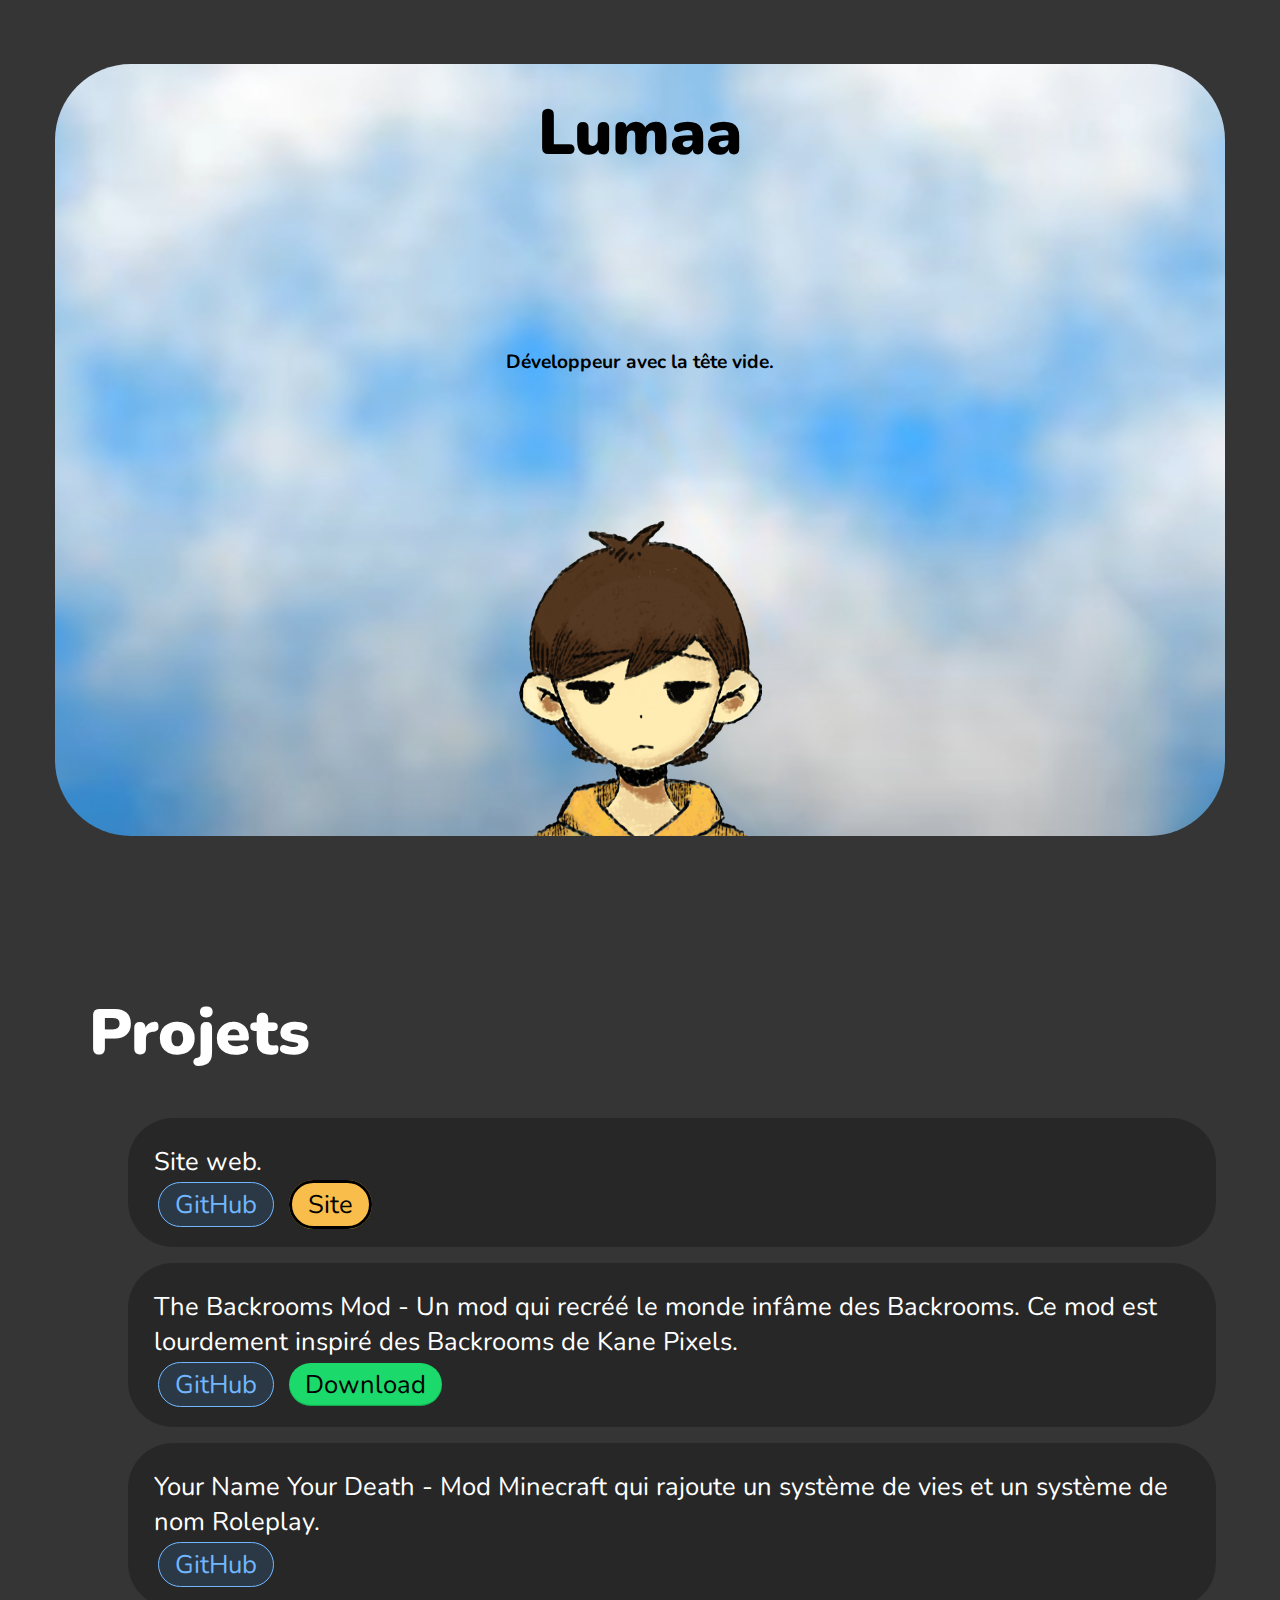
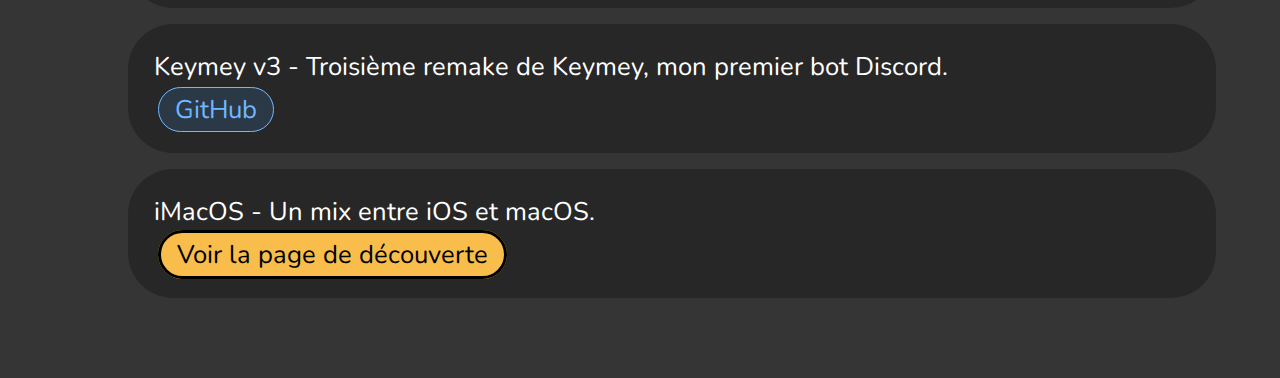
==== index.html @ 68a11e59 "Initial commit" ====
<!DOCTYPE html>
<html lang="en">
<head>
    <meta charset="UTF-8">
    <meta http-equiv="X-UA-Compatible" content="IE=edge">
    <meta name="viewport" content="width=device-width, initial-scale=1.0">
    <link rel="stylesheet" href="styles/generic.css">
    <link rel="stylesheet" href="styles/index.css">
    <link rel="shortcut icon" href="assets/pfp.png" type="image/x-icon">
    <script src="scripts/generic.js"></script>
    <title class="username"></title>
</head>
<body class="dark">
    <div class="pfp">
        <img src="assets/sky.png" class="d-pad sky" draggable="false">
        <div class="d-pad sky">
            <h1 class="username"></h1>
            <p class="slog"></p>
            <img src="assets/pfp.png" class="o" draggable="false">
        </div>
    </div>
    <div class="d-pad">
        <div class="s-cat">
            <button class="share"><img src="assets/share.png" class="share"></button>
            <h2 id="projects">Projets</h2>
        </div>
        <ul class="big">
            <li class="bubble">
                <p>Site web.</p>
                <div style="margin-top: 0.5rem">
                    <a href="https://github.com/u-lumaa/lumination.brebond.com" class="github">GitHub</a>
                    <a href="#" class="branded">Site</a>
                </div>
            </li>
            <li class="bubble">
                <p>The Backrooms Mod - Un mod qui recréé le monde infâme des Backrooms. Ce mod est lourdement inspiré des Backrooms de Kane Pixels.</p>
                <div style="margin-top: 0.5rem">
                    <a href="https://github.com/u-lumaa/BackroomsMod" class="github">GitHub</a>
                    <a href="https://www.modrinth.com/mod/backrooms" class="modrinth">Download</a>
                </div>
            </li>
            <li class="bubble">
                <p>Your Name Your Death - Mod Minecraft qui rajoute un système de vies et un système de nom Roleplay.</p>
                <div style="margin-top: 0.5rem">
                    <a href="https://github.com/u-lumaa/your-name-your-death" class="github">GitHub</a>
                </div>
            </li>
            <li class="bubble">
                <p>Keymey v3 - Troisième remake de Keymey, mon premier bot Discord.</p>
                <div style="margin-top: 0.5rem">
                    <a href="https://github.com/u-lumaa/Keymey" class="github">GitHub</a>
                </div>
            </li>
            <li class="bubble">
                <p>iMacOS - Un mix entre iOS et macOS.</p>
                <div style="margin-top: 0.5rem">
                    <a href="./imacos/discover.html" class="branded">Voir la page de découverte</a>
                </div>
            </li>
        </ul>
    </div>
</body>
</html>
---- styles/generic.css ----
@import url('https://fonts.googleapis.com/css2?family=Nunito:ital,wght@0,200;0,400;0,500;0,700;0,900;1,400;1,500;1,700&display=swap');

* {
    padding: 0;
    margin: 0;
    box-sizing: border-box;
}

body {
    font-family: 'Nunito', sans-serif;
    font-size: 14px;
    color: #000;
    background: #fff;
    overflow: hidden auto;
}

body.dark {
    color: #fff;
    background: #353535;
}

a:-webkit-any-link {
    color: initial;
    text-decoration: none;
}

button {
    cursor: pointer;
    background: none;
    border: none;
}

h1, h2, h3 {
    font-weight: 900;
    font-size: 5vw;
    padding: 25px;
}

ul.big {
    margin-left: 5vw;
    list-style-type: none;
}

ul.big > li {
    font-size: 2vw;
}

.bubble {
    background: rgba(0, 0, 0, 0.25);
    padding: 2vw;
    border-radius: 5vh;
    margin: 1rem 0 1rem 0; 
}

.slog {
    font-size: 1.5vw;
    font-weight: 700;
}

.d-pad {
    padding: 5vw;
}

a {
    padding: .25rem 1rem;
    margin: .25rem;
    border-radius: 2rem;
}

.branded {
    background: #f8bd4a;
    color: #000;
    border: 3px solid #000;
}

.branded:hover {
    background: #bf9239;
    color: #000;
}

.modrinth {
    box-shadow: inset 0 -1px 1px rgb(0 0 0 / 25%);
    background: #1bd96a;
    color: #000 !important;
}

.modrinth:hover {
    background: #2de391;
}

.github {
    background: rgba(64,158,255,0.15);
    border: 1px solid #71b7ff ;
    color: #71b7ff !important;
    padding: .25rem 1rem;
    margin: .25rem;
    border-radius: 2rem;
}

.github:hover {
    background: #71b7ff;
    border: 1px solid #71b7ff ;
    color: #0a0c10 !important;
}
---- styles/index.css ----
.pfp {
    color: #000;
    overflow: hidden;
    display: flex;
    justify-content: center;
    width: 100vw;
    cursor: default;
}

.pfp img.o {
    width: 35vh;
    height: 35vh;
    position: static;
}

.pfp > .sky {
    height: 100vh;
    display: flex;
    border-radius: 10em;
}

.pfp > div.sky {
    height: 100vh;
    position: absolute;
    justify-content: space-between;
    align-items: center;
    flex-direction: column;
}

.s-cat {
    display: flex;
    flex-direction: row;
    align-items: center;
}

.s-cat .share {
    width: 35px;
    height: 35px;
    padding: 5px;
}

.s-cat > button.share {
    display: none;
}

.s-cat:hover > button.share {
    display: flex;
    align-items: center;
    justify-content: center;
}

@media (max-width: 500px) {
    h1, h2, h3 {
        font-size: 15vw;
    }

    .slog {
        font-size: 5vw;
    }

    .pfp > .sky {
        margin: 0;
    }
}
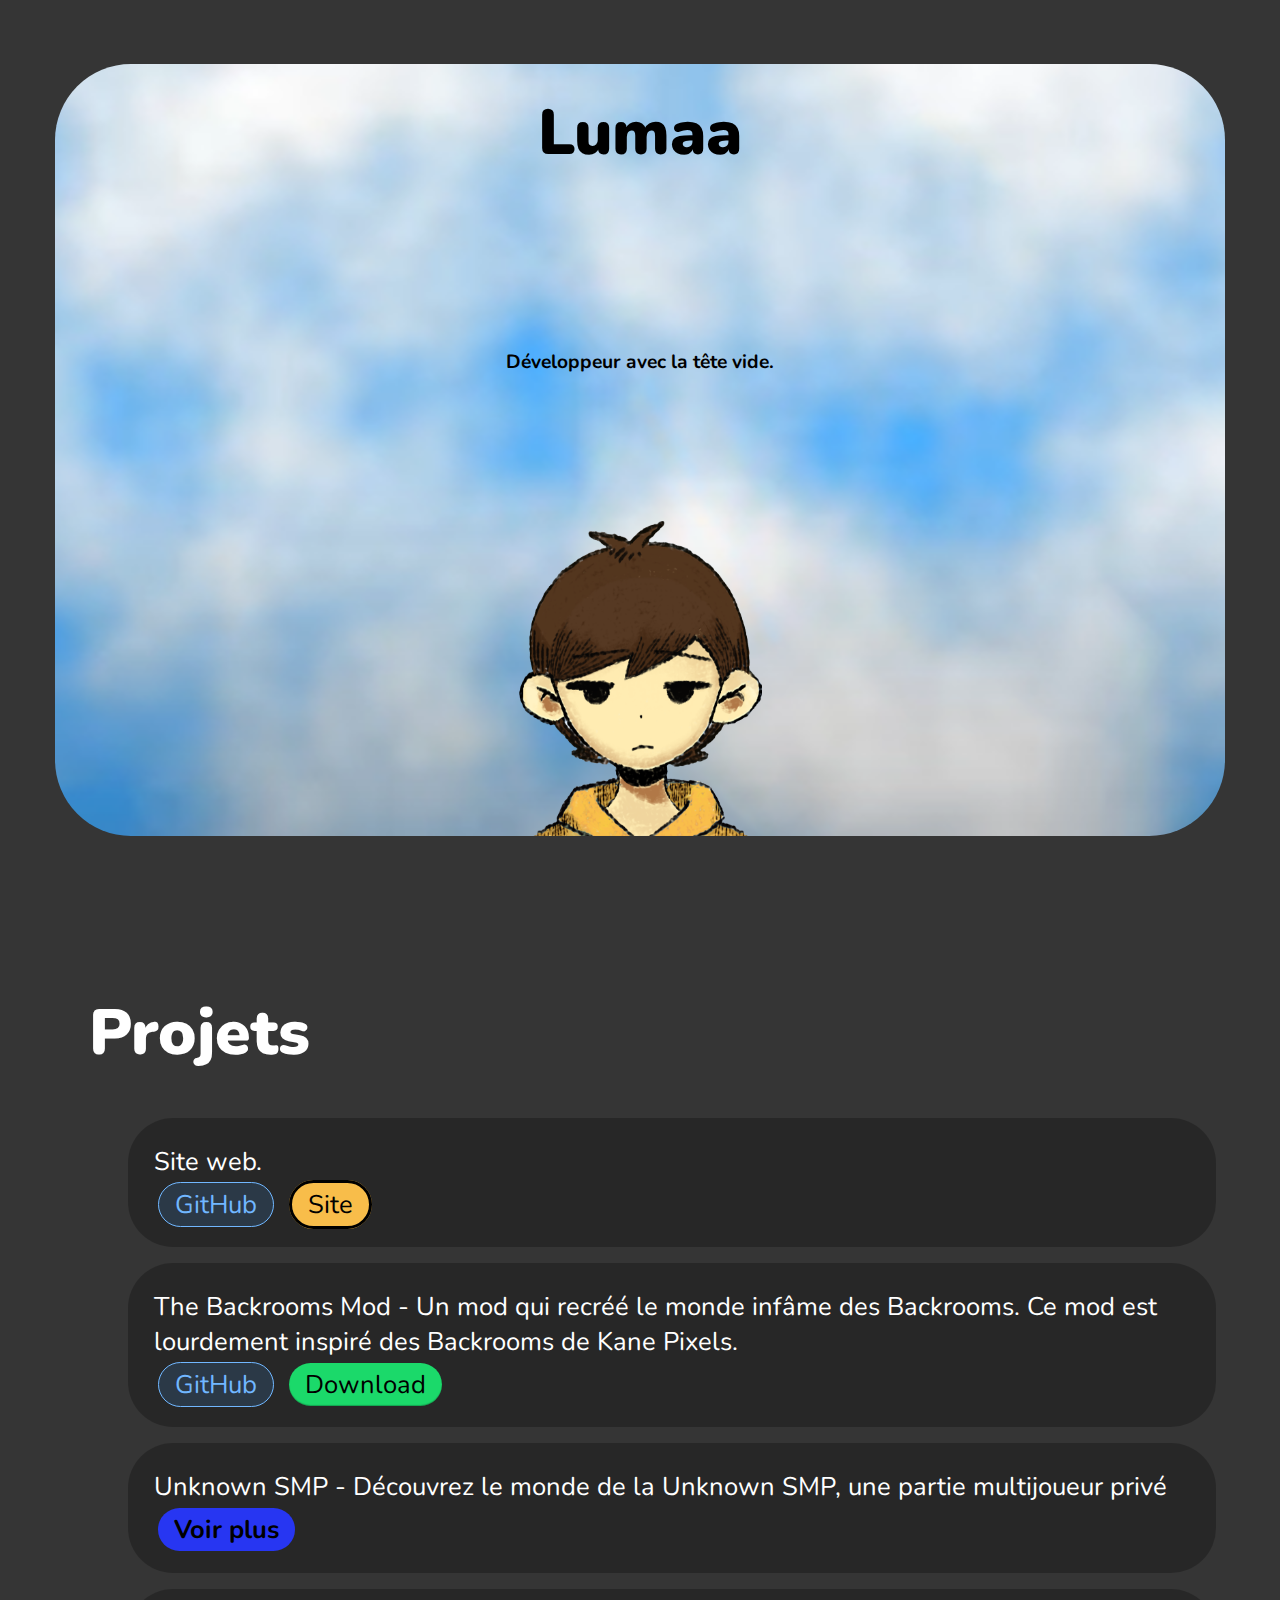
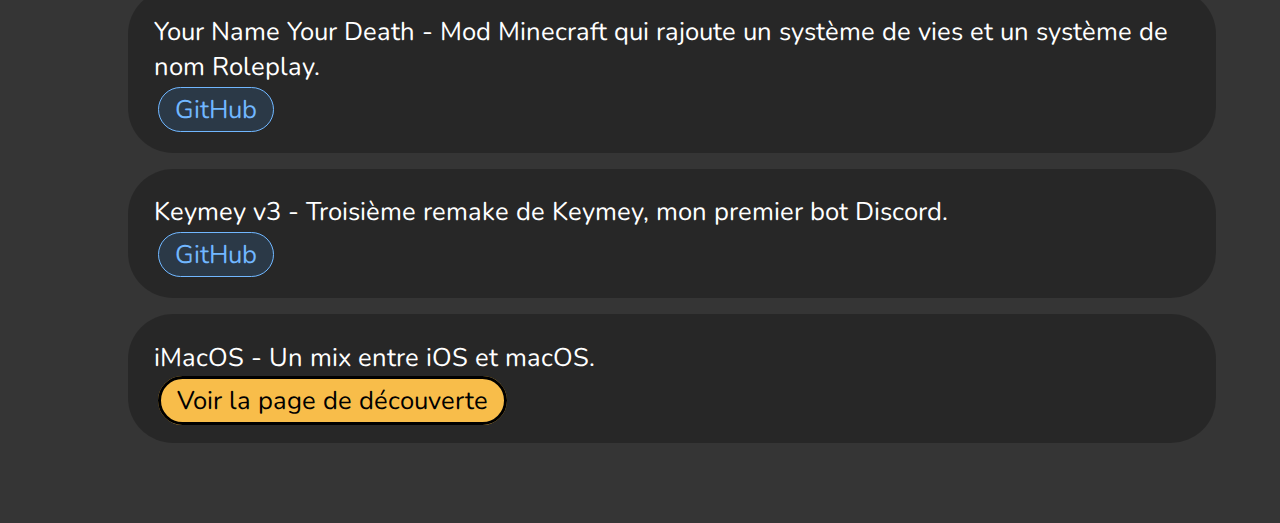
==== commit b381b27b: "SMP added" ====
--- a/index.html
+++ b/index.html
@@ -40,6 +40,12 @@
                 </div>
             </li>
             <li class="bubble">
+                <p>Unknown SMP - Découvrez le monde de la Unknown SMP, une partie multijoueur privé</p>
+                <div style="margin-top: 0.5rem">
+                    <a href="./unknownsmp" class="unknownify">Voir plus</a>
+                </div>
+            </li>
+            <li class="bubble">
                 <p>Your Name Your Death - Mod Minecraft qui rajoute un système de vies et un système de nom Roleplay.</p>
                 <div style="margin-top: 0.5rem">
                     <a href="https://github.com/u-lumaa/your-name-your-death" class="github">GitHub</a>
--- a/styles/generic.css
+++ b/styles/generic.css
@@ -6,8 +6,17 @@
     box-sizing: border-box;
 }
 
+:root {
+    --bg-color: #353535;
+    --txt-color: #fff;
+    --font: 'Nunito', sans-serif;
+
+    /* particular */
+    --async-bg: #2736f2;
+}
+
 body {
-    font-family: 'Nunito', sans-serif;
+    font-family: var(--font);
     font-size: 14px;
     color: #000;
     background: #fff;
@@ -15,8 +24,8 @@
 }
 
 body.dark {
-    color: #fff;
-    background: #353535;
+    color: var(--txt-color);
+    background: var(--bg-color);
 }
 
 a:-webkit-any-link {
@@ -61,6 +70,28 @@
     padding: 5vw;
 }
 
+.s-cat {
+    display: flex;
+    flex-direction: row;
+    align-items: center;
+}
+
+.s-cat .share {
+    width: 35px;
+    height: 35px;
+    padding: 5px;
+}
+
+.s-cat > button.share {
+    display: none;
+}
+
+.s-cat:hover > button.share {
+    display: flex;
+    align-items: center;
+    justify-content: center;
+}
+
 a {
     padding: .25rem 1rem;
     margin: .25rem;
@@ -101,4 +132,63 @@
     background: #71b7ff;
     border: 1px solid #71b7ff ;
     color: #0a0c10 !important;
+}
+
+.youtube {
+    background: #c00;
+    color: #fff !important;
+    font-weight: bold !important;
+    border-radius: 6px;
+}
+
+.tiktok {
+    background: #000;
+    color: #fff !important;
+    border-radius: 6px;
+}
+
+.unknownify {
+    background: var(--async-bg);
+    border-radius: 2rem;
+    color: #000 !important;
+    font-weight: bold;
+}
+
+/* back button */
+.back {
+    position: fixed;
+    cursor: pointer;
+}
+
+.back > button {
+    display: flex;
+    flex-direction: row;
+    align-items: center;
+}
+
+.back p {
+    font-family: var(--font);
+    font-weight: bold;
+    color: #fff;
+}
+
+.back img {
+    width: 3em;
+    height: 3em;
+}
+
+@media (max-width: 500px) {
+    ul.big > li {
+        font-size: 5vw;
+    }
+
+    .bubble {
+        padding: 5vw;
+    }
+
+    .s-cat > button.share {
+        display: flex;
+        align-items: center;
+        justify-content: center;
+    }
 }--- a/styles/index.css
+++ b/styles/index.css
@@ -27,28 +27,6 @@
     flex-direction: column;
 }
 
-.s-cat {
-    display: flex;
-    flex-direction: row;
-    align-items: center;
-}
-
-.s-cat .share {
-    width: 35px;
-    height: 35px;
-    padding: 5px;
-}
-
-.s-cat > button.share {
-    display: none;
-}
-
-.s-cat:hover > button.share {
-    display: flex;
-    align-items: center;
-    justify-content: center;
-}
-
 @media (max-width: 500px) {
     h1, h2, h3 {
         font-size: 15vw;
@@ -61,4 +39,8 @@
     .pfp > .sky {
         margin: 0;
     }
+
+    .pfp > img.sky {
+        padding: 0 5vw 5vw 5vw
+    }
 }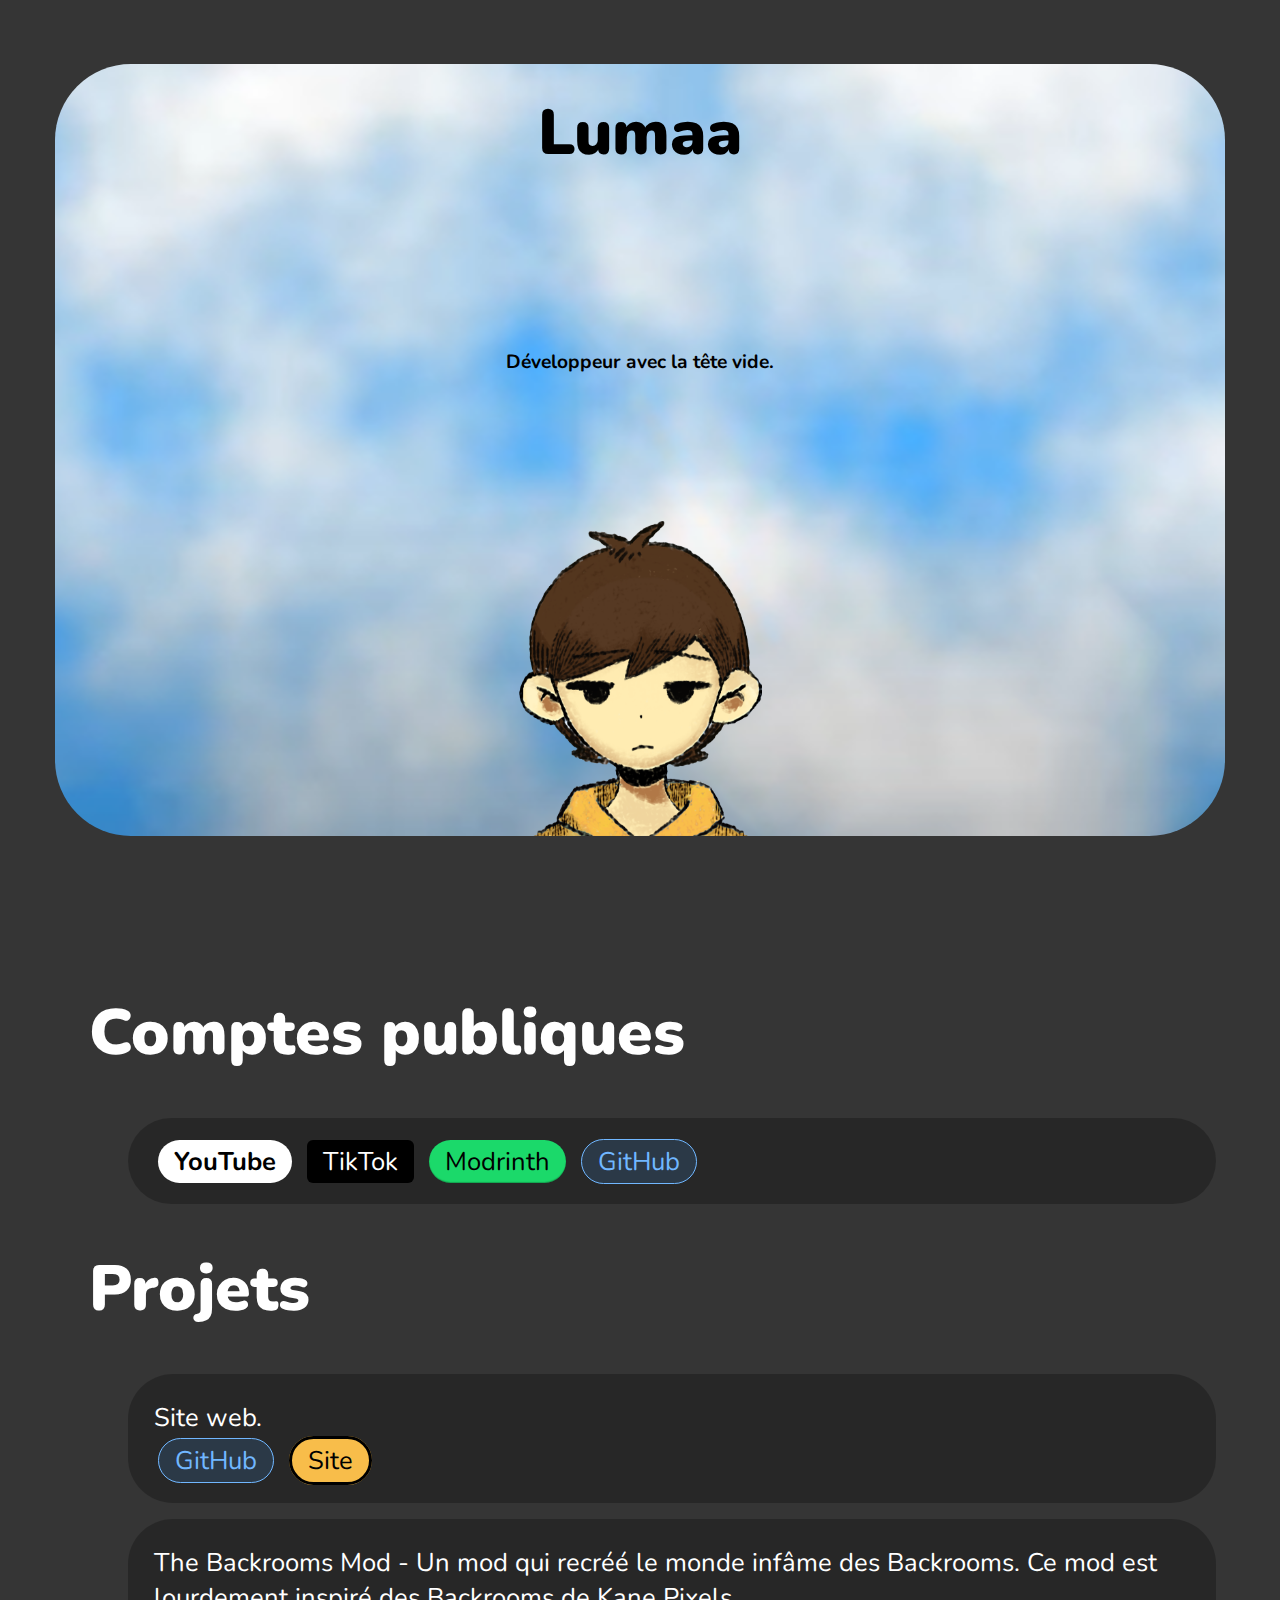
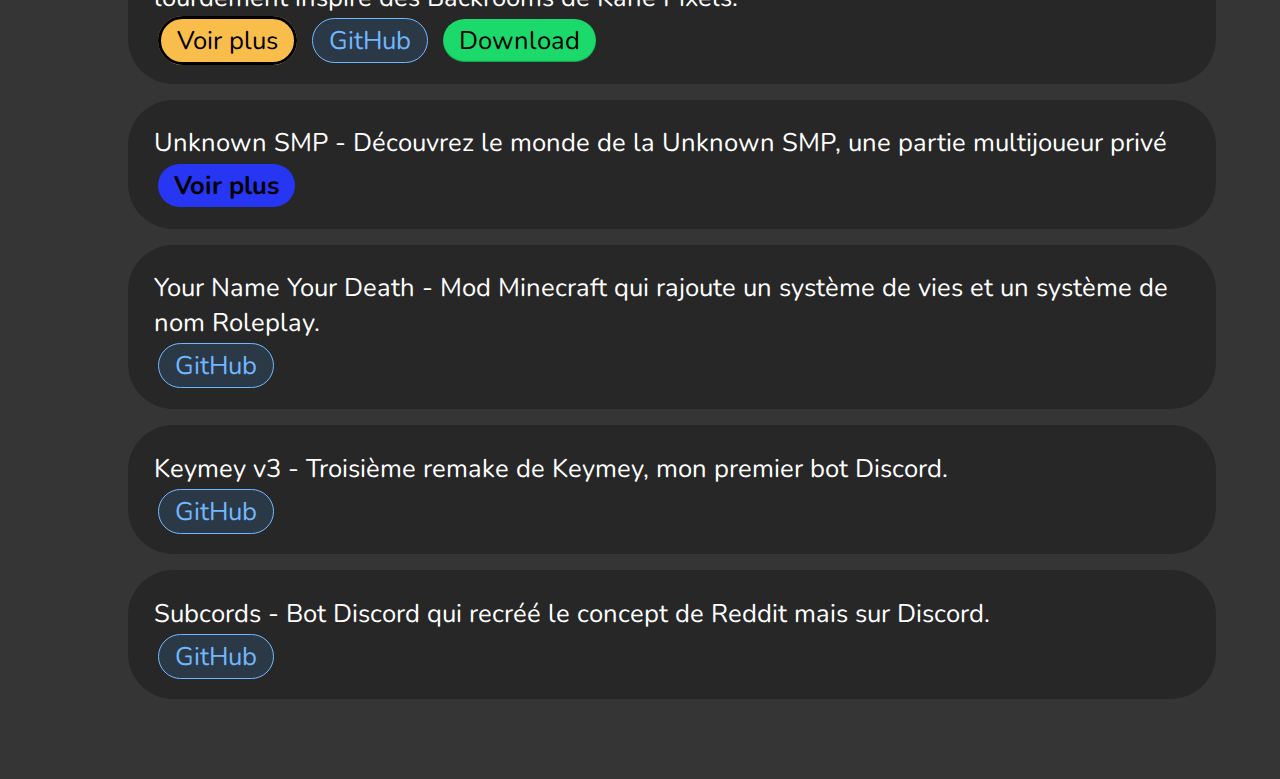
==== commit ad9a2c9c: "oups" ====
--- a/index.html
+++ b/index.html
@@ -4,6 +4,10 @@
     <meta charset="UTF-8">
     <meta http-equiv="X-UA-Compatible" content="IE=edge">
     <meta name="viewport" content="width=device-width, initial-scale=1.0">
+    <meta property="og:title" content="Lumaa">
+    <meta property="og:description" content="Développeur avec la tête vide.">
+    <meta property="og:type" content="website" />
+    <meta property="og:url" content="https://lumination.brebond.com">
     <link rel="stylesheet" href="styles/generic.css">
     <link rel="stylesheet" href="styles/index.css">
     <link rel="shortcut icon" href="assets/pfp.png" type="image/x-icon">
@@ -22,6 +26,18 @@
     <div class="d-pad">
         <div class="s-cat">
             <button class="share"><img src="assets/share.png" class="share"></button>
+            <h2 id="links">Comptes publiques</h2>
+        </div>
+        <ul class="big">
+            <li class="bubble m-op">
+                <a href="https://www.youtube.com/channel/@_lumaa_" class="youtube">YouTube</a>
+                <a href="https://www.tiktok.com/@_lumaa_" class="tiktok">TikTok</a>
+                <a href="https://modrinth.com/user/Lumaa" class="modrinth">Modrinth</a>
+                <a href="https://github.com/u-lumaa" class="github">GitHub</a>
+            </li>
+        </ul>
+        <div class="s-cat">
+            <button class="share"><img src="assets/share.png" class="share"></button>
             <h2 id="projects">Projets</h2>
         </div>
         <ul class="big">
@@ -35,6 +51,7 @@
             <li class="bubble">
                 <p>The Backrooms Mod - Un mod qui recréé le monde infâme des Backrooms. Ce mod est lourdement inspiré des Backrooms de Kane Pixels.</p>
                 <div style="margin-top: 0.5rem">
+                    <a href="./backrooms" class="branded">Voir plus</a>
                     <a href="https://github.com/u-lumaa/BackroomsMod" class="github">GitHub</a>
                     <a href="https://www.modrinth.com/mod/backrooms" class="modrinth">Download</a>
                 </div>
@@ -58,9 +75,9 @@
                 </div>
             </li>
             <li class="bubble">
-                <p>iMacOS - Un mix entre iOS et macOS.</p>
+                <p>Subcords - Bot Discord qui recréé le concept de Reddit mais sur Discord.</p>
                 <div style="margin-top: 0.5rem">
-                    <a href="./imacos/discover.html" class="branded">Voir la page de découverte</a>
+                    <a href="https://github.com/u-lumaa/Subcords" class="github">GitHub</a>
                 </div>
             </li>
         </ul>
--- a/styles/generic.css
+++ b/styles/generic.css
@@ -135,10 +135,14 @@
 }
 
 .youtube {
-    background: #c00;
-    color: #fff !important;
+    background: #fff;
+    color: #000 !important;
     font-weight: bold !important;
-    border-radius: 6px;
+    border-radius: 15vh;
+}
+
+.youtube:hover {
+    filter: brightness(0.9);
 }
 
 .tiktok {
@@ -191,4 +195,10 @@
         align-items: center;
         justify-content: center;
     }
+
+    .bubble.m-op {
+        display: flex;
+        flex-direction: row;
+        overflow: auto auto;
+    }
 }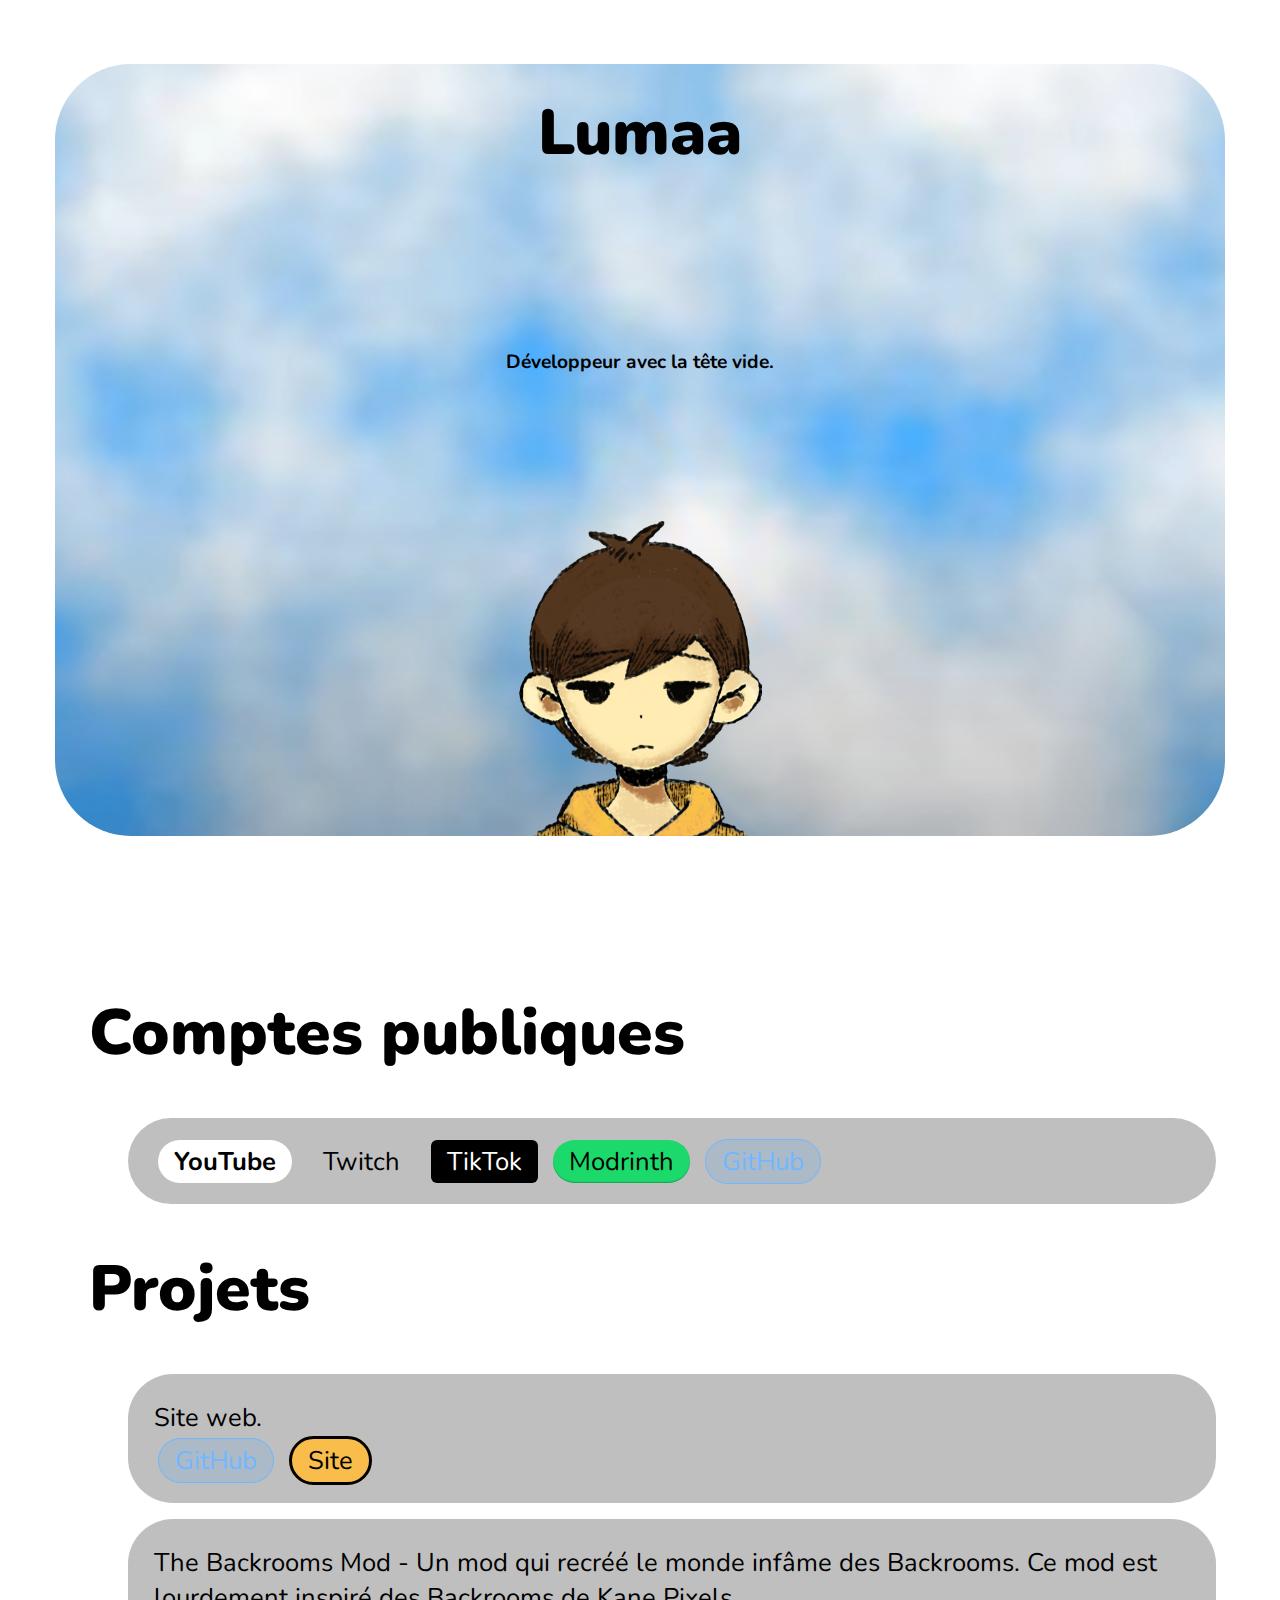
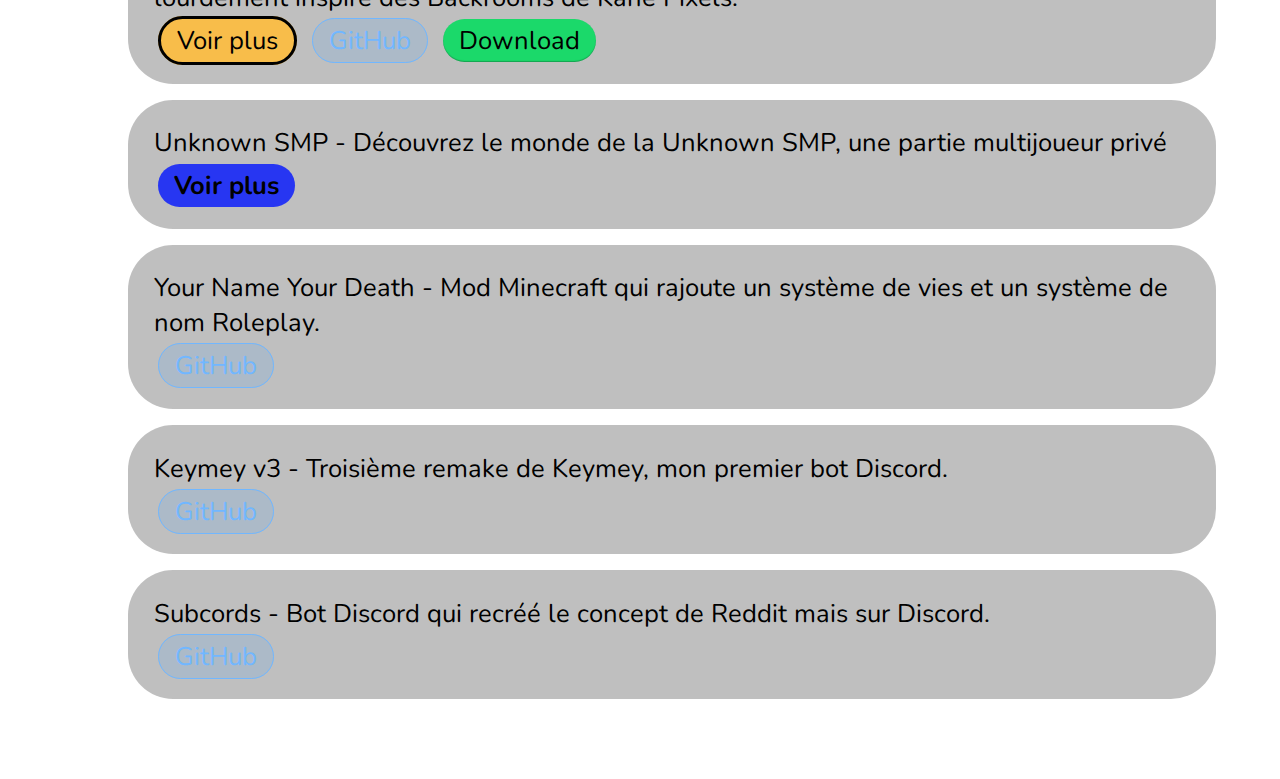
==== commit 3972ce5e: "white theme" ====
--- a/index.html
+++ b/index.html
@@ -14,7 +14,7 @@
     <script src="scripts/generic.js"></script>
     <title class="username"></title>
 </head>
-<body class="dark">
+<body>
     <div class="pfp">
         <img src="assets/sky.png" class="d-pad sky" draggable="false">
         <div class="d-pad sky">
@@ -30,8 +30,9 @@
         </div>
         <ul class="big">
             <li class="bubble m-op">
-                <a href="https://www.youtube.com/channel/@_lumaa_" class="youtube">YouTube</a>
-                <a href="https://www.tiktok.com/@_lumaa_" class="tiktok">TikTok</a>
+                <a href="https://www.youtube.com/@_lumaa_" class="youtube">YouTube</a>
+                <a href="https://www.twitch.tv/u_Lumaa_" class="twitch">Twitch</a>
+                <a href="https://www.tiktok.com/@u_lumaa" class="tiktok">TikTok</a>
                 <a href="https://modrinth.com/user/Lumaa" class="modrinth">Modrinth</a>
                 <a href="https://github.com/u-lumaa" class="github">GitHub</a>
             </li>
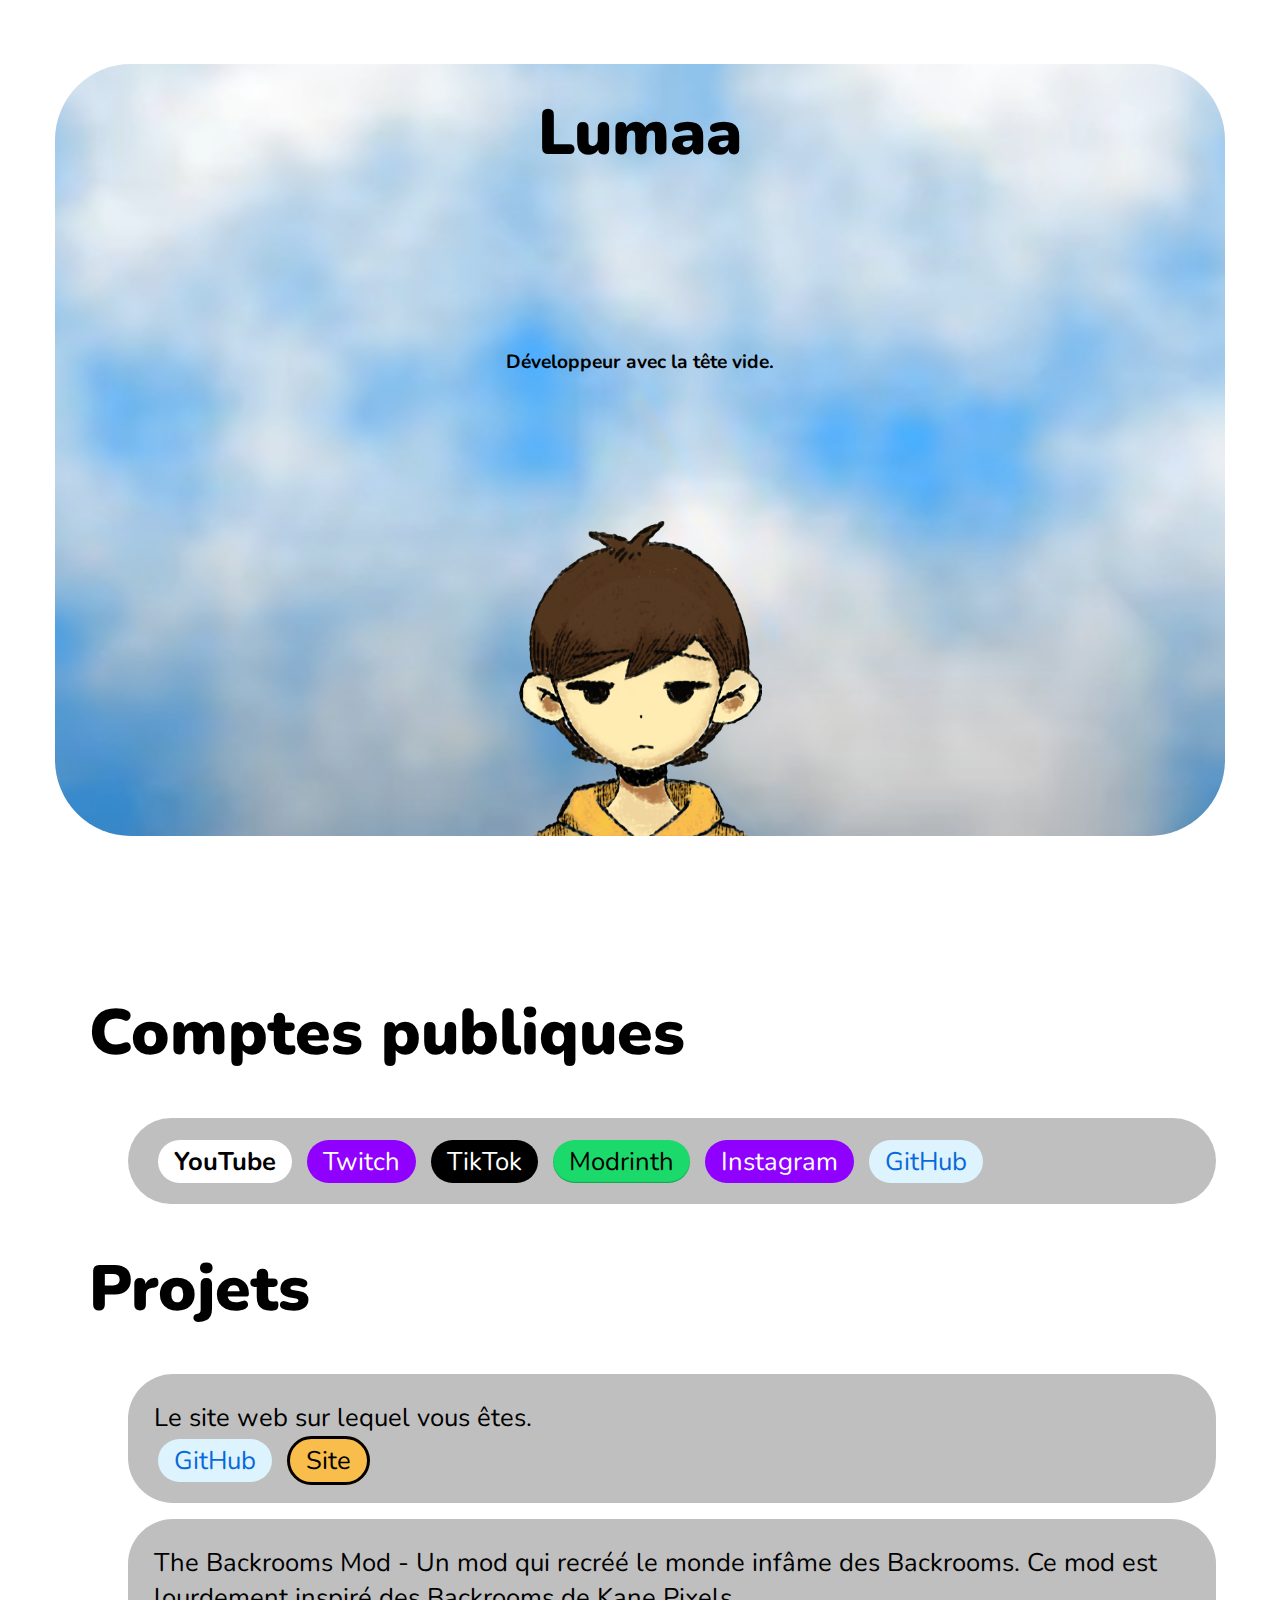
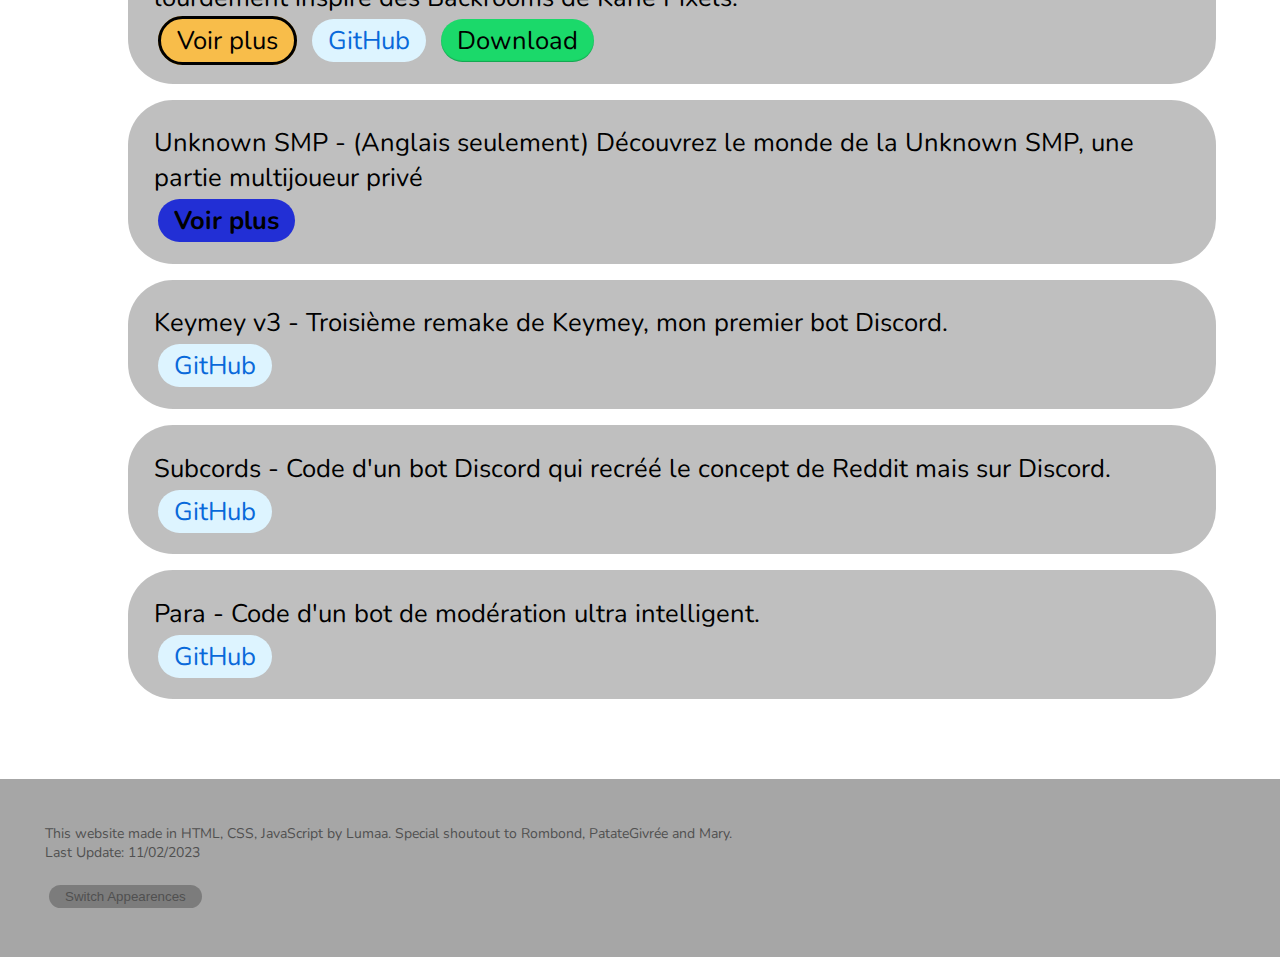
==== commit f846bc75: "update 11/02/2023" ====
--- a/index.html
+++ b/index.html
@@ -5,9 +5,10 @@
     <meta http-equiv="X-UA-Compatible" content="IE=edge">
     <meta name="viewport" content="width=device-width, initial-scale=1.0">
     <meta property="og:title" content="Lumaa">
+    <meta property="og:image" content="https://avatars.githubusercontent.com/u/93350976?v=4">
     <meta property="og:description" content="Développeur avec la tête vide.">
     <meta property="og:type" content="website" />
-    <meta property="og:url" content="https://lumination.brebond.com">
+    <meta property="og:url" content="https://lumaa.brebond.com">
     <link rel="stylesheet" href="styles/generic.css">
     <link rel="stylesheet" href="styles/index.css">
     <link rel="shortcut icon" href="assets/pfp.png" type="image/x-icon">
@@ -30,11 +31,12 @@
         </div>
         <ul class="big">
             <li class="bubble m-op">
-                <a href="https://www.youtube.com/@_lumaa_" class="youtube">YouTube</a>
-                <a href="https://www.twitch.tv/u_Lumaa_" class="twitch">Twitch</a>
-                <a href="https://www.tiktok.com/@u_lumaa" class="tiktok">TikTok</a>
+                <a href="https://youtube.com/@lumaa_dev" class="youtube">YouTube</a>
+                <a href="https://twitch.tv/Lumaa_Dev" class="twitch">Twitch</a>
+                <a href="https://tiktok.com/@lumaa_dev" class="tiktok">TikTok</a>
                 <a href="https://modrinth.com/user/Lumaa" class="modrinth">Modrinth</a>
-                <a href="https://github.com/u-lumaa" class="github">GitHub</a>
+                <a href="https://instagram.com/lumaa_dev" class="twitch">Instagram</a>
+                <a href="https://github.com/lumaa-dev" class="github">GitHub</a>
             </li>
         </ul>
         <div class="s-cat">
@@ -43,9 +45,9 @@
         </div>
         <ul class="big">
             <li class="bubble">
-                <p>Site web.</p>
+                <p>Le site web sur lequel vous êtes.</p>
                 <div style="margin-top: 0.5rem">
-                    <a href="https://github.com/u-lumaa/lumination.brebond.com" class="github">GitHub</a>
+                    <a href="https://github.com/lumaa-dev/lumaa.brebond.com" class="github">GitHub</a>
                     <a href="#" class="branded">Site</a>
                 </div>
             </li>
@@ -53,32 +55,32 @@
                 <p>The Backrooms Mod - Un mod qui recréé le monde infâme des Backrooms. Ce mod est lourdement inspiré des Backrooms de Kane Pixels.</p>
                 <div style="margin-top: 0.5rem">
                     <a href="./backrooms" class="branded">Voir plus</a>
-                    <a href="https://github.com/u-lumaa/BackroomsMod" class="github">GitHub</a>
+                    <a href="https://github.com/lumaa-dev/BackroomsMod" class="github">GitHub</a>
                     <a href="https://www.modrinth.com/mod/backrooms" class="modrinth">Download</a>
                 </div>
             </li>
             <li class="bubble">
-                <p>Unknown SMP - Découvrez le monde de la Unknown SMP, une partie multijoueur privé</p>
+                <p>Unknown SMP - (Anglais seulement) Découvrez le monde de la Unknown SMP, une partie multijoueur privé</p>
                 <div style="margin-top: 0.5rem">
                     <a href="./unknownsmp" class="unknownify">Voir plus</a>
                 </div>
             </li>
             <li class="bubble">
-                <p>Your Name Your Death - Mod Minecraft qui rajoute un système de vies et un système de nom Roleplay.</p>
+                <p>Keymey v3 - Troisième remake de Keymey, mon premier bot Discord.</p>
                 <div style="margin-top: 0.5rem">
-                    <a href="https://github.com/u-lumaa/your-name-your-death" class="github">GitHub</a>
+                    <a href="https://github.com/lumaa-dev/Keymey" class="github">GitHub</a>
                 </div>
             </li>
             <li class="bubble">
-                <p>Keymey v3 - Troisième remake de Keymey, mon premier bot Discord.</p>
+                <p>Subcords - Code d'un bot Discord qui recréé le concept de Reddit mais sur Discord.</p>
                 <div style="margin-top: 0.5rem">
-                    <a href="https://github.com/u-lumaa/Keymey" class="github">GitHub</a>
+                    <a href="https://github.com/lumaa-dev/Subcords" class="github">GitHub</a>
                 </div>
             </li>
             <li class="bubble">
-                <p>Subcords - Bot Discord qui recréé le concept de Reddit mais sur Discord.</p>
+                <p>Para - Code d'un bot de modération ultra intelligent.</p>
                 <div style="margin-top: 0.5rem">
-                    <a href="https://github.com/u-lumaa/Subcords" class="github">GitHub</a>
+                    <a href="https://github.com/lumaa-dev/Para" class="github">GitHub</a>
                 </div>
             </li>
         </ul>
--- a/styles/generic.css
+++ b/styles/generic.css
@@ -7,12 +7,23 @@
 }
 
 :root {
+    --font: 'Nunito', sans-serif;
+
+    /* particular */
+    --modrinth-green: #1bd96a;
+    --async-bg: #222fd5;
+    --backrooms: #b6b461;
+    --branded: #f8bd4a;
+}
+
+body.dark {
     --bg-color: #353535;
     --txt-color: #fff;
-    --font: 'Nunito', sans-serif;
-
-    /* particular */
-    --async-bg: #2736f2;
+}
+
+body.light {
+    --bg-color: #fff;
+    --txt-color: #000;
 }
 
 body {
@@ -61,6 +72,14 @@
     margin: 1rem 0 1rem 0; 
 }
 
+.bubble img.showcase {
+    background: rgba(0, 0, 0, 0.25);
+    padding: 2vw;
+    border-radius: 5vh;
+    margin: 1rem 0 1rem 0;
+    width: 88vw;
+}
+
 .slog {
     font-size: 1.5vw;
     font-weight: 700;
@@ -92,14 +111,21 @@
     justify-content: center;
 }
 
-a {
+a, button {
     padding: .25rem 1rem;
     margin: .25rem;
     border-radius: 2rem;
 }
 
+a.styleless, button.styleless {
+    padding: 0;
+    margin: 0;
+    border-radius: 0;
+    color: var(--async-bg);
+}
+
 .branded {
-    background: #f8bd4a;
+    background: var(--branded);
     color: #000;
     border: 3px solid #000;
 }
@@ -109,9 +135,14 @@
     color: #000;
 }
 
+.calm {
+    background:rgba(0, 0, 0, 0.25);
+    color: #505050;
+}
+
 .modrinth {
     box-shadow: inset 0 -1px 1px rgb(0 0 0 / 25%);
-    background: #1bd96a;
+    background: var(--modrinth-green);
     color: #000 !important;
 }
 
@@ -120,18 +151,30 @@
 }
 
 .github {
-    background: rgba(64,158,255,0.15);
-    border: 1px solid #71b7ff ;
-    color: #71b7ff !important;
     padding: .25rem 1rem;
     margin: .25rem;
     border-radius: 2rem;
 }
 
-.github:hover {
+body.dark .github {
+    background: #409eff26;
+    border: 1px solid #71b7ff;
+    color: #71b7ff !important;
+}
+
+body.dark .github:hover {
     background: #71b7ff;
-    border: 1px solid #71b7ff ;
     color: #0a0c10 !important;
+}
+
+body.light .github {
+    color: #0969da;
+    background: #ddf4ff;
+}
+
+body.light .github:hover {
+    color: #fff;
+    background: #0969da;
 }
 
 .youtube {
@@ -148,7 +191,16 @@
 .tiktok {
     background: #000;
     color: #fff !important;
-    border-radius: 6px;
+}
+
+.twitch {
+    background: #9000ff;
+    color: #fff !important;
+}
+
+.twitch:hover {
+    background: #35005e;
+    color: #fff !important;
 }
 
 .unknownify {
@@ -158,27 +210,49 @@
     font-weight: bold;
 }
 
+.footer {
+    padding: 5vh;
+    background: rgba(0, 0, 0, 0.35);
+}
+
+.footer > p {
+    color: #505050;
+}
+
 /* back button */
 .back {
+    width: 6em;
+    height: 6em;
     position: fixed;
     cursor: pointer;
 }
 
-.back > button {
-    display: flex;
-    flex-direction: row;
-    align-items: center;
-}
-
-.back p {
-    font-family: var(--font);
-    font-weight: bold;
-    color: #fff;
-}
-
 .back img {
-    width: 3em;
-    height: 3em;
+    width: 6em;
+    height: 6em;
+    rotate: 180deg;
+}
+
+/* mc mod version */
+
+.circle {
+    width: 10px;
+    height: 10px;
+    background-color: var(--branded);
+    border-radius: 50%;
+}
+
+.circle.unstable, .spray.unstable {
+    background-color: #ff3232;
+}
+
+.spray {
+    position: absolute;
+    width: 10px;
+    height: 150px;
+    margin: 0;
+    background-color: var(--branded);
+    border-radius: 5px;
 }
 
 @media (max-width: 500px) {
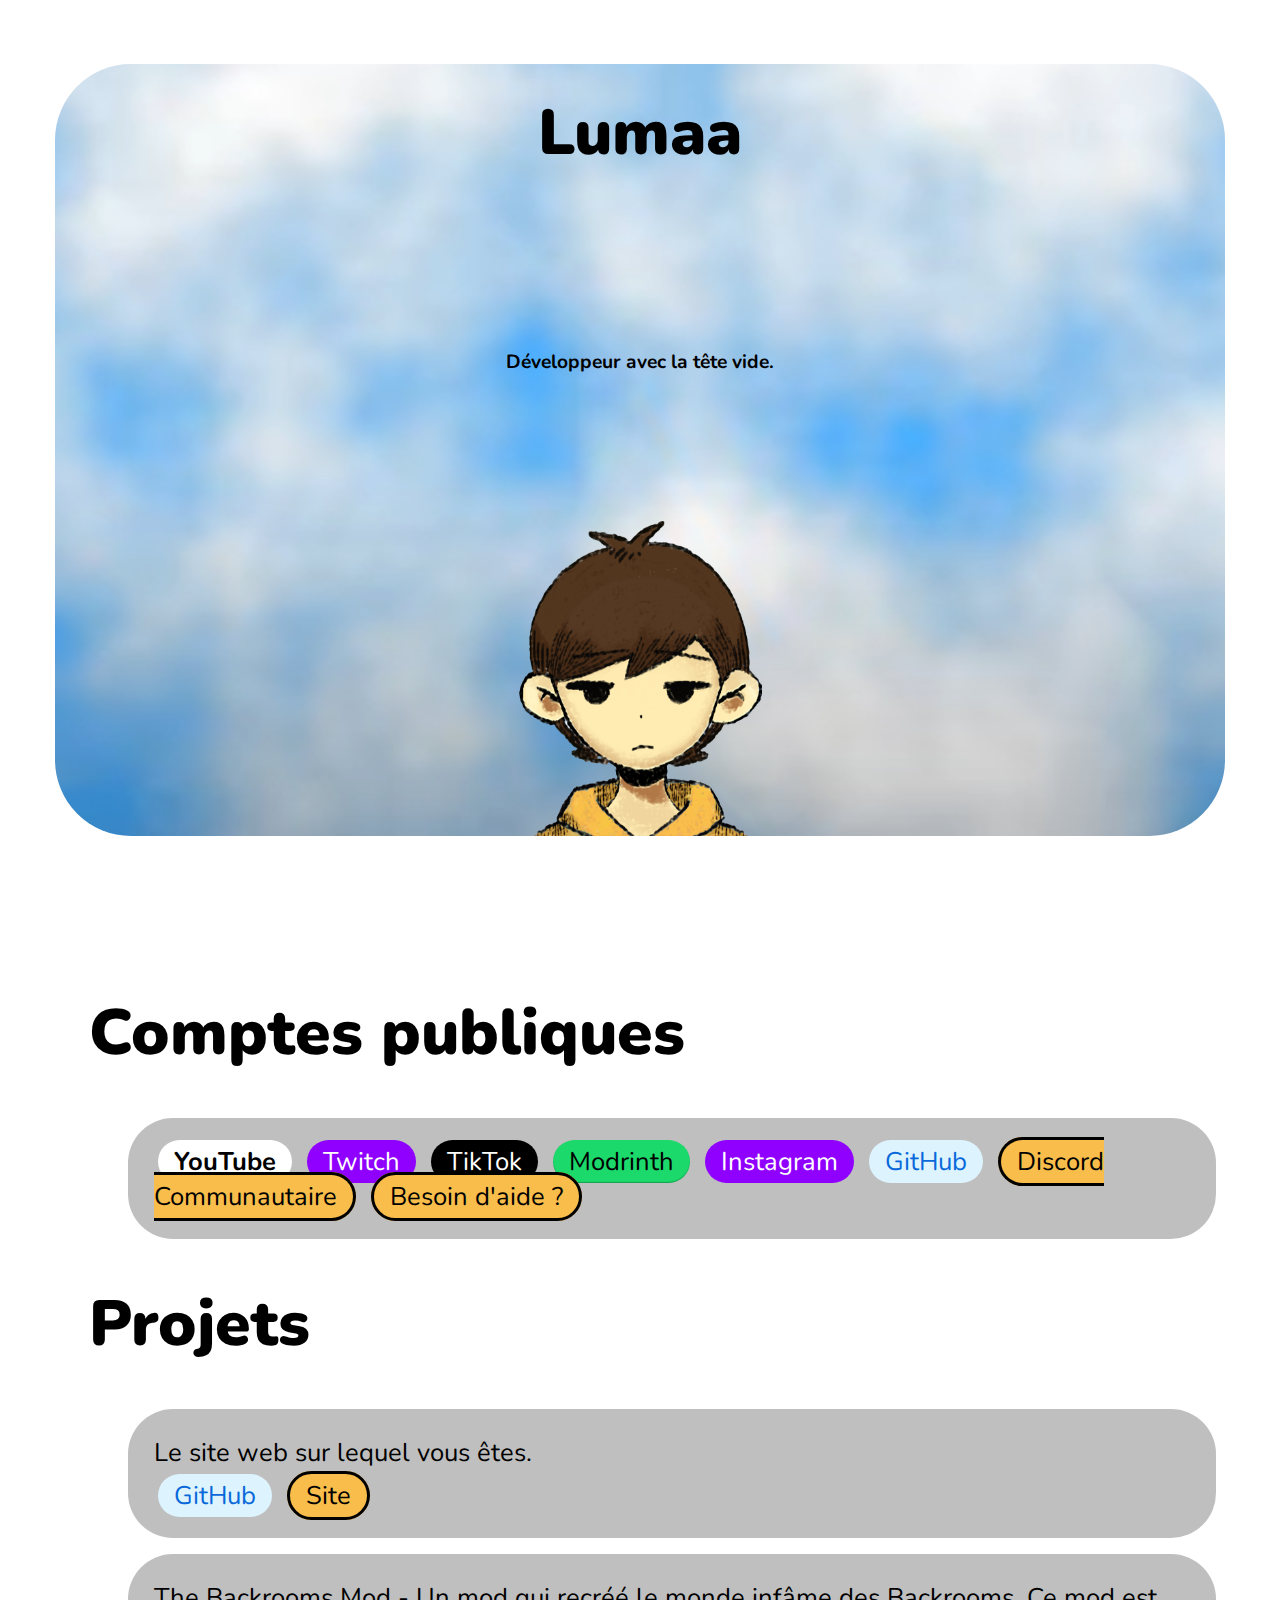
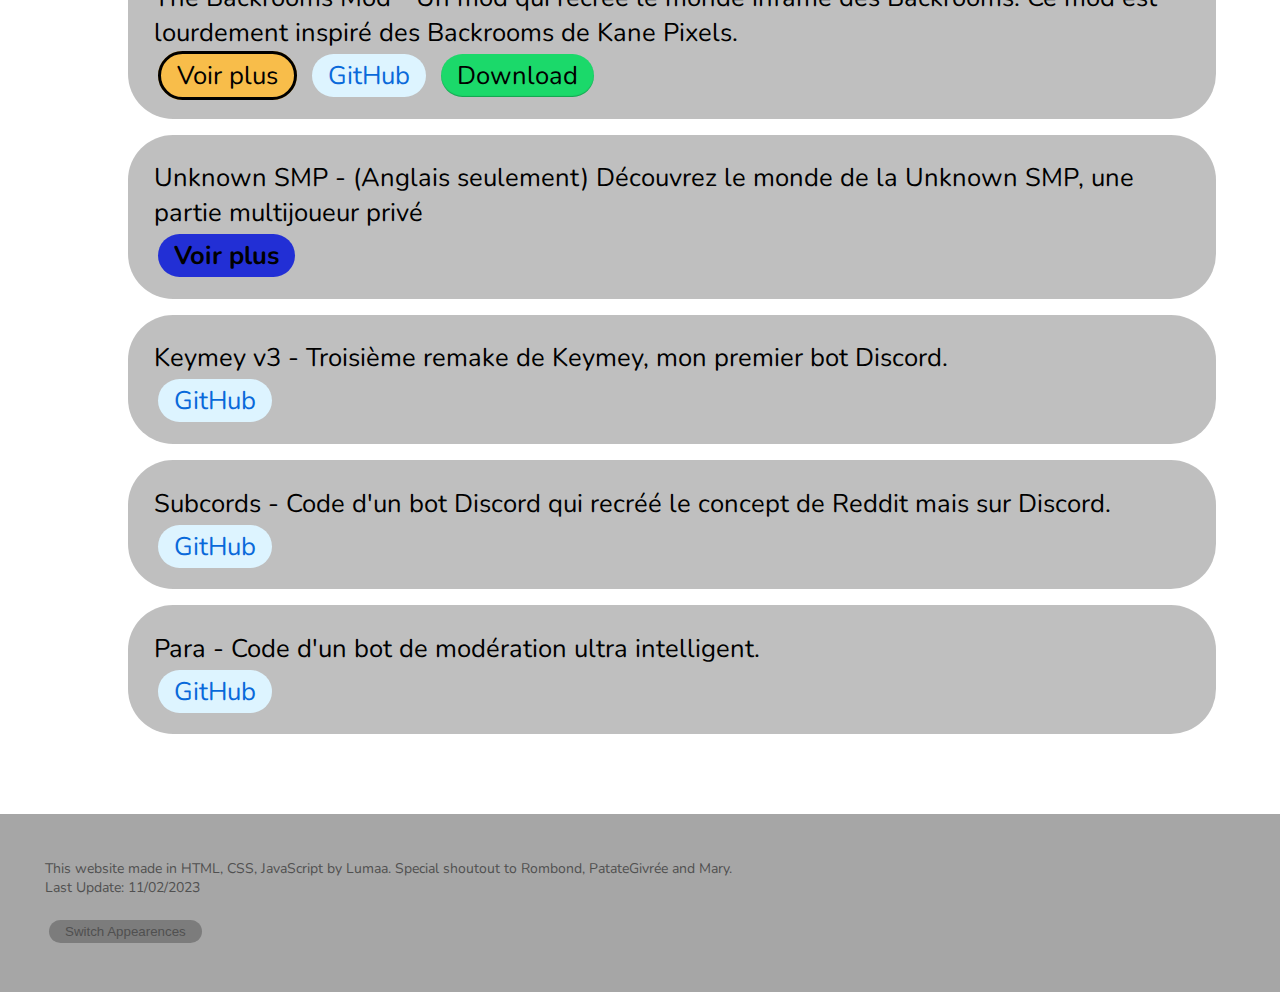
==== commit 3f7477a0: "new buttons links" ====
--- a/index.html
+++ b/index.html
@@ -37,6 +37,8 @@
                 <a href="https://modrinth.com/user/Lumaa" class="modrinth">Modrinth</a>
                 <a href="https://instagram.com/lumaa_dev" class="twitch">Instagram</a>
                 <a href="https://github.com/lumaa-dev" class="github">GitHub</a>
+                <a href="/community.html" class="branded">Discord Communautaire</a>
+                <a href="/support.html" class="branded">Besoin d'aide ?</a>
             </li>
         </ul>
         <div class="s-cat">
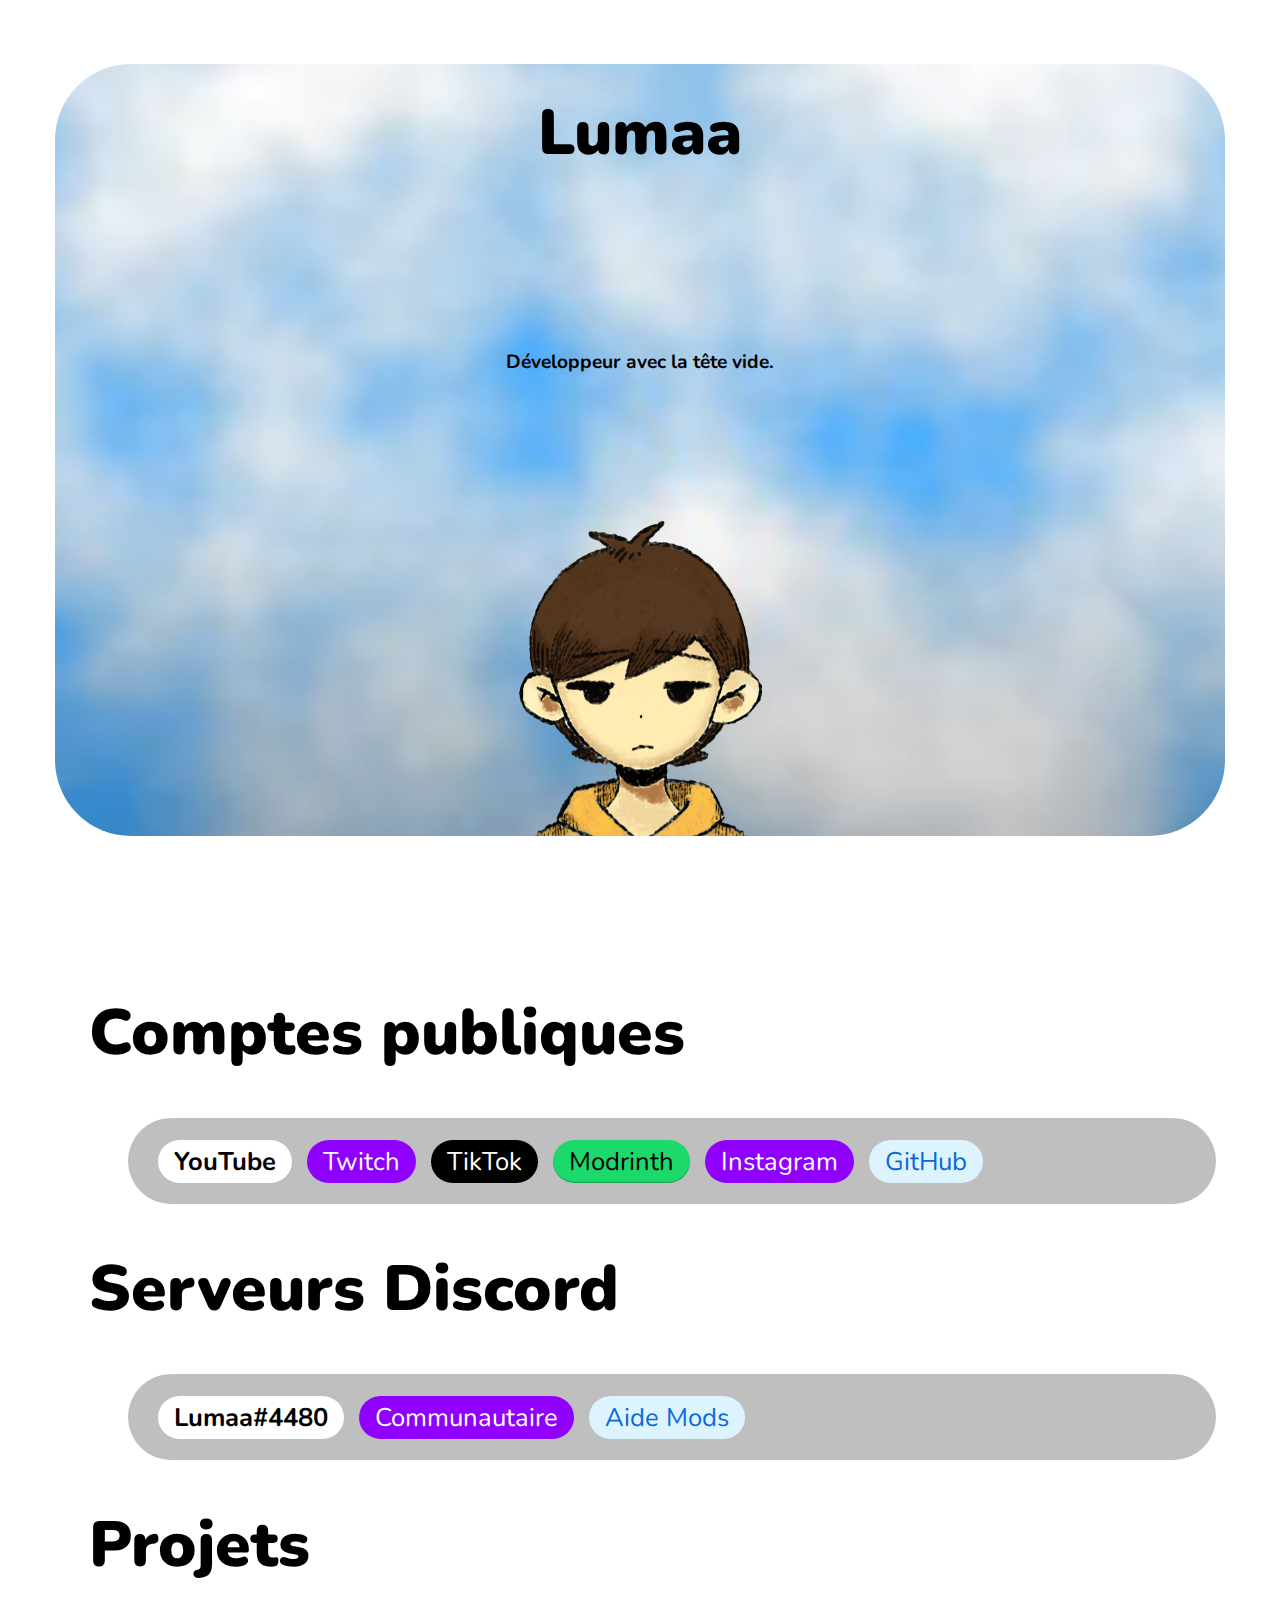
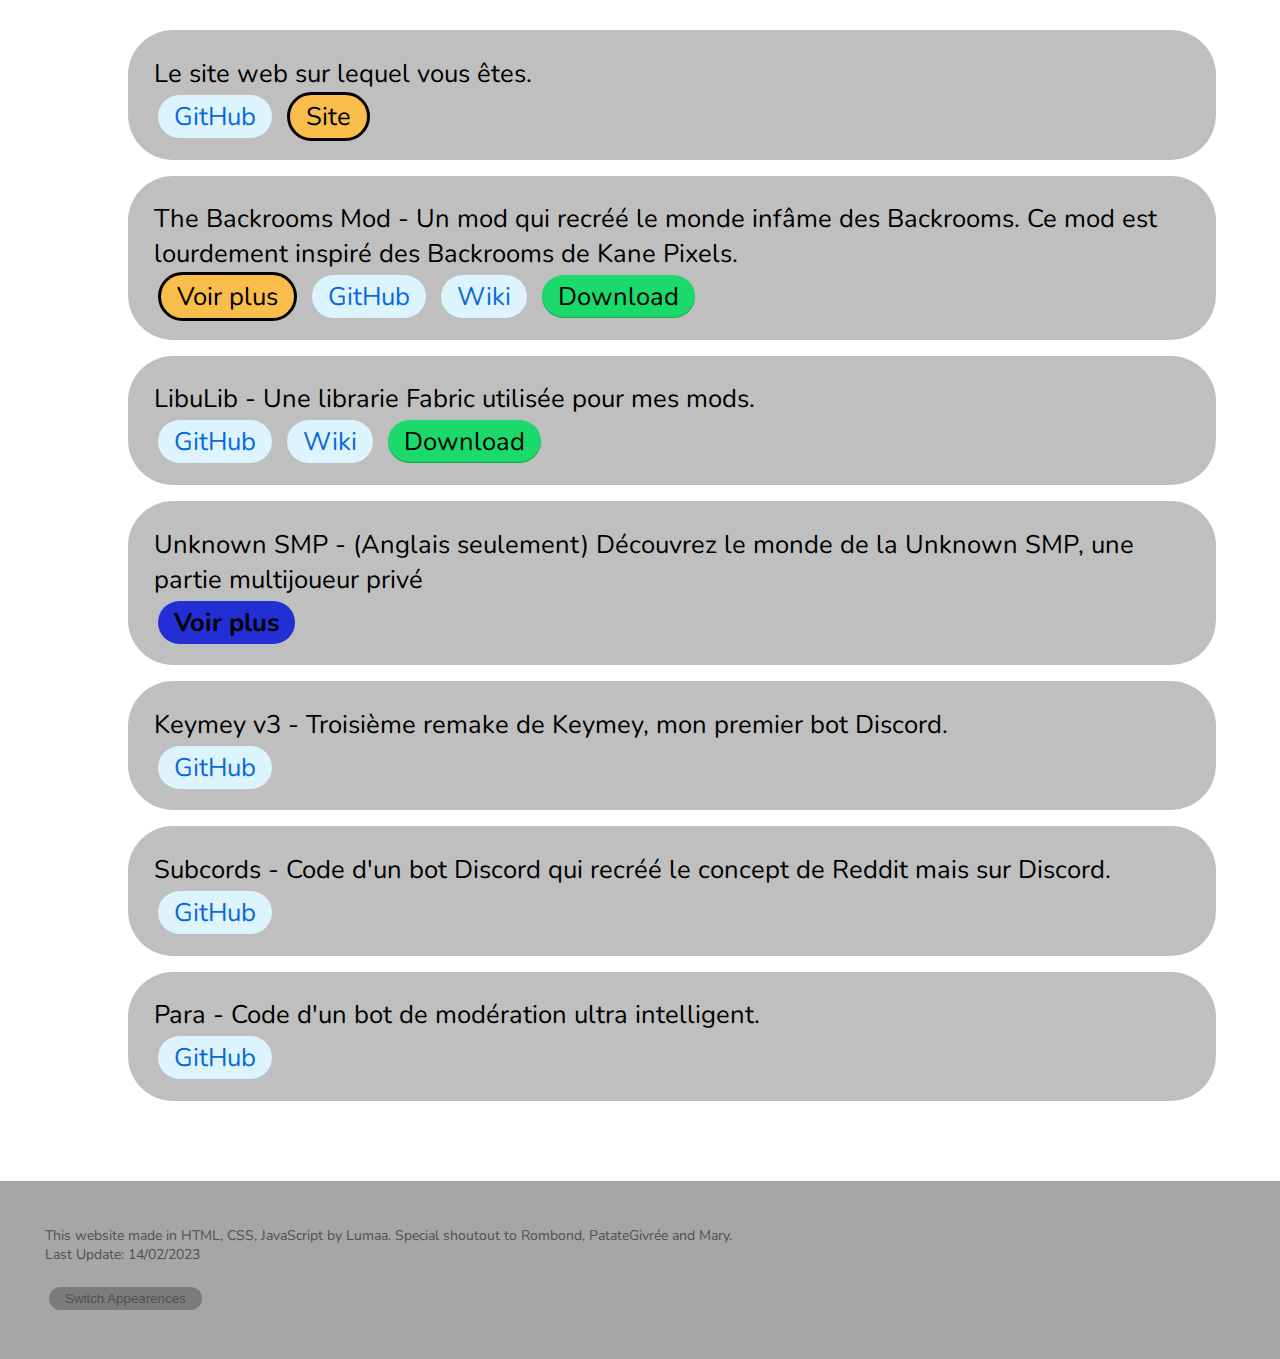
==== commit aa075a80: "fixes" ====
--- a/index.html
+++ b/index.html
@@ -37,8 +37,17 @@
                 <a href="https://modrinth.com/user/Lumaa" class="modrinth">Modrinth</a>
                 <a href="https://instagram.com/lumaa_dev" class="twitch">Instagram</a>
                 <a href="https://github.com/lumaa-dev" class="github">GitHub</a>
-                <a href="/community.html" class="branded">Discord Communautaire</a>
-                <a href="/support.html" class="branded">Besoin d'aide ?</a>
+            </li>
+        </ul>
+        <div class="s-cat">
+            <button class="share"><img src="assets/share.png" class="share"></button>
+            <h2 id="discords">Serveurs Discord</h2>
+        </div>
+        <ul class="big">
+            <li class="bubble m-op">
+                <a href="https://discordapp.com/users/474231265059405845" class="youtube">Lumaa#4480</a>
+                <a href="./community" class="twitch">Communautaire</a>
+                <a href="./support" class="github">Aide Mods</a>
             </li>
         </ul>
         <div class="s-cat">
@@ -58,7 +67,16 @@
                 <div style="margin-top: 0.5rem">
                     <a href="./backrooms" class="branded">Voir plus</a>
                     <a href="https://github.com/lumaa-dev/BackroomsMod" class="github">GitHub</a>
+                    <a href="https://github.com/lumaa-dev/BackroomsMod/wiki" class="github">Wiki</a>
                     <a href="https://www.modrinth.com/mod/backrooms" class="modrinth">Download</a>
+                </div>
+            </li>
+            <li class="bubble">
+                <p>LibuLib - Une librarie Fabric utilisée pour mes mods.</p>
+                <div style="margin-top: 0.5rem">
+                    <a href="https://github.com/lumaa-dev/LibuLib" class="github">GitHub</a>
+                    <a href="https://github.com/lumaa-dev/LibuLib/wiki" class="github">Wiki</a>
+                    <a href="https://www.modrinth.com/mod/libu" class="modrinth">Download</a>
                 </div>
             </li>
             <li class="bubble">
